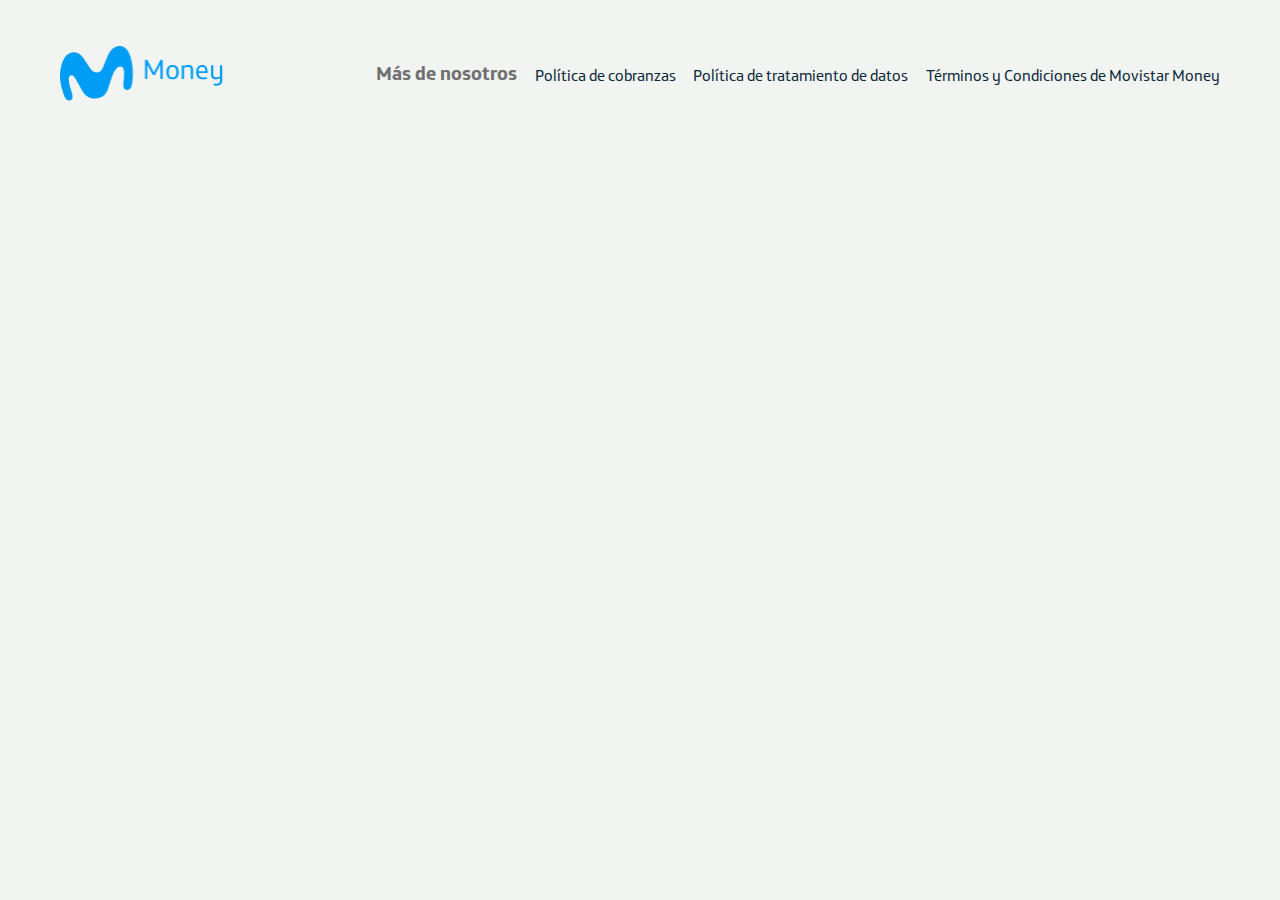
==== politica_cobranza.html @ 84b44934 "header terms and conditions section" ====
<!DOCTYPE html>
<html lang="en">
<head>
    <meta charset="UTF-8">
    <meta http-equiv="X-UA-Compatible" content="IE=edge">
    <meta name="viewport" content="width=device-width, initial-scale=1.0">
    <link rel="stylesheet" href="styles.css">
    <title>Document</title>
</head>
<body class="terms_condition_body">
    <header class="terms_condition_header">
        <a href="index.html" class="terms_condition_link_logo">
            <img class="terms_condition_logo" src="assets/logo-movistar-money.png" alt="">
        </a>

        <nav class="terms_condition_nav">
            <h1 class="terms_condition_title">Más de nosotros</h1>
            <a class="terms_condition_link" href="politica_cobranza.html">Política de cobranzas</a>
            <a class="terms_condition_link"  href="politica_tratamiento.html">Política de tratamiento de datos</a>
            <a class="terms_condition_link" href="terminos_condiciones.html">Términos y Condiciones de Movistar Money</a>
        </nav>
    </header>

    <!-- <section class="terms_condition_content">
        <h2 class="terms_condition_content_title"></h2>
        <p class="terms_condition_content_p"></p>
    </section> -->
</body>
</html>
---- styles.css ----
:root{
    --main-color: #019df4;
    --text-color: #0b2739;
    --section-gray-color: #f2f4f2;
    --section-form-color: #09202e;
    --footer-color: #fffdfd;
    --border-footer-color: #d3d4d3;
    --text-link-color: #50535a;
    --text-color-menu: #707070;
    --white-color: #ffff;
    --border-radius: 20px;
    --telefonica-bold: Telefonica-Bold;
    --telefonica-regular: Telefonica-Regular;
    --telefonica-light: Telefonica-Light;
    --underline-color: #a13ea1;
}


/* ****** fonts ******* */
@font-face {
    font-family:  Telefonica-Bold;
    src: url('fonts/Telefonica-Bold.otf'); 
}

@font-face {
    font-family:  Telefonica-Regular;
    src: url('fonts/Telefonica-Regular.otf'); 
}

@font-face
{
    font-family:  Telefonica-Light;
    src: url('fonts/Telefonica-Light.otf'); 
}

/* ***** */



/* ****** Resets ******* */ 


body{
    margin: 0;
    overflow-x: hidden;
}

h1
{
    margin: 0;
}

h2
{
    margin: 0;
}

h3
{
    margin: 0;
}

h4
{
    margin: 0;
}

p
{
    margin: 0;
}
/* ***** */

/* ****** Styles site ******* */ 

/* ** Hero ** */
.hero
{
    position: relative;
}


.hero-message-container
{
    position: absolute;
    top: 0;
    width: 100%;
    height: 290px;
    background-color: white;
    border-bottom-left-radius: 15%;
    border-bottom-right-radius: 15%;
    z-index: -1;
}

.hero-message
{
    text-align: center;
    width: 85%;
    margin: 0 auto;
}

.logo
{
    width: 90px;
    padding-top: 26px;
}

.hero-message-title
{
    margin-top: 28px;
    margin-bottom: 22px;
    font-size: 1.6rem;
    font-family: var(--telefonica-light);
    color: var(--text-color);
    font-weight: lighter;
}

.hero-message-content
{
    font-size: .8rem;
    color: var(--text-color);
    font-family: var(--telefonica-regular);
}

.hero-message-button
{
    margin-top: 32px;
    background-color: var(--main-color);
    border: none;
    width: 170px;
    border-radius: var(--border-radius);
    font-size: .9rem;
    padding: 10px;
}

.hero-message-button a
{
    text-decoration: none;
    color: var(--white-color);
    padding: 10px 35px;
}

.hero-image-container{
    width: 100%;
    height: 318px;
    overflow: hidden;
    position: relative;
    z-index: -3;
}


.hero-image{
    width: 560px;
    position: absolute;
    object-fit: cover;
    bottom: 0;
    right: 0;
}

.hero-link 
{
    position: absolute;
    bottom: 0;
    right: 0;
    padding: 10px 15px;
    font-family: var(--telefonica-regular);
    font-size: 0.7rem;
    color: var(--text-link-color);
}

@media screen and (min-width: 560px) {
    .hero-image-container
    {
        overflow: none;
    }

    .hero-image
    {
        width: 100%;
    }
}

@media screen and (min-width: 640px)
{
    .hero-message-container
    {
        display: none;
    }

    .hero
    {
        display: flex;
        background-color: transparent;
    }

    .hero-message
    {
        position: absolute;
        width: 35%;
        text-align: left;
        padding-left: 20px;
    }

    .hero-image-container
    {
        overflow: none;
        position: static;
    }

    .hero-image
    {
        width: 100%;
        height: 100%;
    }
}

@media screen and (min-width: 768px)
{
    .hero-image-container
    {
        height: 100vh;
    }

    .hero-message
    {
        padding-left: 30px;
        width: 30%;
    }

    .logo
    {
        margin-top: 60px;
    }

    .hero-message-title
    {
        margin-top: 50px;
    }

    .hero-message-button
    {
        margin-top: 50px;
    }
}

@media screen and (min-width: 1024px)
{
    .hero-message
    {
        width: 30%;
        padding-left: 60px;
    }

}

@media screen and (min-width: 1200px)
{
    .hero-message
    {
        width: 40%;
    }

    .logo
    {
        width: 160px;
    }

    .hero-message-title
    {
        font-size: 3rem;
    }

    .hero-message-content
    {
        font-size: 1.2rem;
        width: 70%;
    }

    .hero-message-button
    {
        font-size: 1.2rem;
        width: 240px;
    }

    .hero-link
    {
        padding: 40px 40px;
        font-size: 1rem;
    }
}

/* *** */



/* ** first section ** */
    .first-section
    {
        text-align: center;
    }

    .first-section p
    {
        font-family: var(--telefonica-light);
        color: var(--text-color);
        padding: 20px 0 60px 0;
        width: 90%;
        margin: 0 auto;
    }

    .first-section p strong
    {
        font-family: var(--telefonica-regular);
    }

    .first-section-form
    {
        background-color: var(--section-form-color);
        height: 398px;
    }

    @media screen and (min-width: 1024px) {
        .first-section
        {
            display: flex;
        }   
        
        .first-section p 
        {
            width: 55%;
            margin-left: 60px;
            margin-right: 98px;
            text-align: left;
            padding-top: 90px;
            padding-bottom: 0;
        }

        .first-section-form
        {
            width: 45%;
        }
    }

    @media screen and (min-width: 1200px)
    {
        .first-section-form
        {
            
            height: 410px;
        }

        .first-section p
        {
            font-size: 1.7rem;
        }

    }
/* *** */


/* ** Second Section ** */

.second-section
{
    background-color: var(--section-gray-color);
    padding-bottom: 26px;
}

.second-section-content
{
    width: 90%;
    margin: 0 auto;
}

.second-section-image
{
    width: 100%;
}

    @media screen and (min-width: 768px) {
        .second-section
        {
            display: flex;
            padding-bottom: 0;
        }

        .second-section-image
        {
            width: 50%;
        }

        .second-section-content
        {
            width: 50%;
            margin: auto auto;
            padding-right: 60px;
        }
    }

/* *** */

/* ** Third Section ** */
    .third-section
    {
        width: 90%;
        margin: 0 auto;
    }

    @media screen and (min-width: 768px) {

        .third-section
        {
            display: flex;
        }

        .third-section-content
        {
            width: 50%;
        }

        .third-section-image-container
        {
            width: 50%;
            position: relative;
        }

        .third-section-image
        {
            background-image: url("assets/tree.png");
            background-size: cover;
            width: 392px;
            height: 216px;
            background-repeat: no-repeat;
            border-image: none;
            position: absolute;
            bottom: 0;
            right: 0;
        }

        .last-paragraph
        {
            padding-bottom: 50px;
        }
    }

    @media screen and (min-width: 1200px) {
        .third-section-image
        {
            width: 590px;
            height: 324px;
        }

        .third-section-content article:first-child
        {
            padding-top: 50px;
        }
    }
/* *** */

/* ** Footer ** */
    .footer
    {
        border-top: 1px solid var(--border-footer-color);
        text-align: center;
        
    }

    .footer-container
    {
        width: 80%;
        margin: 0 auto;
        display: flex;
        flex-direction: column-reverse;
        padding-top: 20px;
        padding-bottom: 26px;
    }

    .more-about
    {
        display: flex;
        flex-direction: column;
        margin-top: 20px;
    }

    .more-about-title
    {
        font-size: 1rem;
        font-family: var(--telefonica-bold);
        color:var(--text-color-menu) ;
        margin-bottom: 6px;
        font-weight: lighter;
    }

    .more-about-link
    {
        font-size: 0.8rem;
        font-family: var(--telefonica-regular);
        color: var(--text-color-menu);
        padding-bottom: 4px;
    }

    .secure-section
    {
        display: flex;
        margin-bottom: 20px;
        margin: 0 auto;
    }

    .secure-section-symbol
    {
        width: 29px;
        padding-right: 10px;
    }

    .secure-section p
    {
        font-size: .8rem;
        font-family: var(--telefonica-regular);
        color: #86888c;
        text-align: left;
    }

    @media screen and (min-width: 1024px) {
        .footer-container
        {
            
            flex-direction: row;
            align-items: center ;
            justify-content: space-between;
            width: 90%;
            padding-top: 10px;
            padding-bottom: 10px;
        }

        .more-about
        {
            margin-top: 0;
            text-align: left;
        }

        .more-about-link
        {
            font-size: .7rem;
        }

        .secure-section
        {
            width: 30%;
            margin: 0;
        }
    }
/* *** */


/* ** Terms_condition ** */
    .terms_condition_body
    {
        padding: 26px 16px 16px 16px;
        background-color: var(--section-gray-color);
    }

    .terms_condition_link_logo
    {
        display: flex;
        justify-content: center;
        padding-bottom: 20px;
    }

    .terms_condition_logo
    {
        width: 90px;
        
    }

    .terms_condition_nav
    {
        display: flex;
        flex-direction: column;
    }

    .terms_condition_title
    {
        font-family: var(--telefonica-bold);
        font-size: .9rem;
        padding-bottom: 8px;
        color:var(--text-color-menu);
    }

    .terms_condition_link 
    {
        font-family: var(--telefonica-regular);
        font-size: .7rem;
        margin-bottom: 2px;
        padding-bottom: 4px;
        text-decoration: none;
        color: var(--text-color);
        
    }

    .terms_condition_link:hover
    {
        color: var(--main-color);
        text-decoration-line: underline;
        text-decoration-color: var(--underline-color);
        text-underline-position: under;
        
    }

    @media screen and (min-width: 768px) {
        .terms_condition_header
        {
            display: flex;
            justify-content: space-between;
            align-items: center;
        }

        .terms_condition_link_logo
        {
            width: 30%;
        }

        .terms_condition_nav
        {
            flex-direction: row;
            width: 80%;
            justify-content: space-between;
            align-items: flex-end;
            text-align: center;
        }

        .terms_condition_link_logo
        {
            padding: 0;
            justify-content: flex-start;
        }

        .terms_condition_link
        {
            padding-bottom: 0;
            margin-bottom: 0;
        }

        .terms_condition_title
        {
            padding-bottom: 0;
        }
    }

    @media screen and (min-width: 1024px) {
        .terms_condition_body
        {
            padding: 46px 60px;
        }
    }

    @media screen and (min-width: 1200px) {

        .terms_condition_title
        {
            font-size: 1.2rem;
        }
        
        .terms_condition_link
        {
            font-size: 1rem;
        }
        
        .terms_condition_logo
        {
            width: 165px;
        }
    }
    

/* *** */

/* ****** Utilities ******* */

.subtitle
{
    font-size: 1.1rem;
    font-family: var(--telefonica-light);
    color: var(--main-color);
    margin: 30px 0 15px 0;
}

.section-paragraph
{
    font-size: 0.9rem;
    font-family: var(--telefonica-regular);
    color: var(--text-color);
}

@media screen and (min-width: 1200px) {
    .subtitle
    {
        font-size: 1.8rem;
    }

    .section-paragraph
    {
        font-size: 1.1rem;
    }


}

/* *************** */
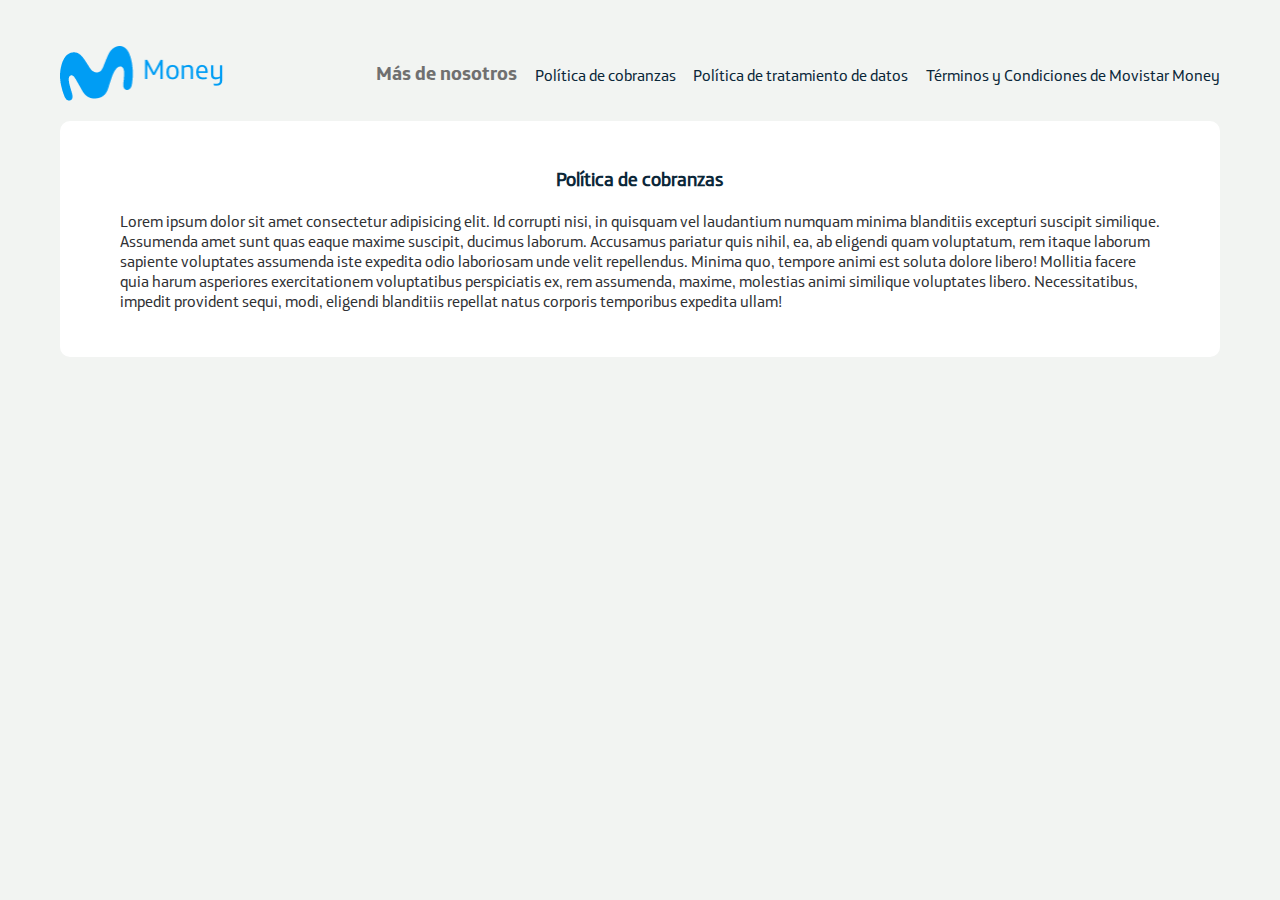
==== commit 156e6fea: "terms and condition content section" ====
--- a/politica_cobranza.html
+++ b/politica_cobranza.html
@@ -21,9 +21,11 @@
         </nav>
     </header>
 
-    <!-- <section class="terms_condition_content">
-        <h2 class="terms_condition_content_title"></h2>
-        <p class="terms_condition_content_p"></p>
-    </section> -->
+    <section class="terms_condition_content">
+        <h2 class="terms_condition_content_title">Política de cobranzas</h2>
+        <p class="terms_condition_content_p"> Lorem ipsum dolor sit amet consectetur adipisicing elit. Id corrupti nisi, in quisquam vel laudantium numquam minima blanditiis excepturi suscipit similique. Assumenda amet sunt quas eaque maxime suscipit, ducimus laborum.
+        Accusamus pariatur quis nihil, ea, ab eligendi quam voluptatum, rem itaque laborum sapiente voluptates assumenda iste expedita odio laboriosam unde velit repellendus. Minima quo, tempore animi est soluta dolore libero!
+        Mollitia facere quia harum asperiores exercitationem voluptatibus perspiciatis ex, rem assumenda, maxime, molestias animi similique voluptates libero. Necessitatibus, impedit provident sequi, modi, eligendi blanditiis repellat natus corporis temporibus expedita ullam!</p>
+    </section>
 </body>
 </html>--- a/styles.css
+++ b/styles.css
@@ -13,6 +13,7 @@
     --telefonica-regular: Telefonica-Regular;
     --telefonica-light: Telefonica-Light;
     --underline-color: #a13ea1;
+    --terms-condition-text-color: #313235;
 }
 
 
@@ -606,6 +607,34 @@
         
     }
 
+    .terms_condition_content
+    {
+        background-color: var(--white-color);
+        padding: 16px;
+        margin: 0 auto;
+        margin-top: 20px;
+        border-radius: 10px;
+    }
+
+    .terms_condition_content_title
+    {
+        font-family: var(--telefonica-regular);
+        font-size: 1rem;
+        text-align: center;
+        color: var(--text-color);
+        margin-bottom: 20px;
+    }
+
+    .terms_condition_content_p
+    {
+        width: 100%;
+        font-size: .8rem;
+        font-family: var(--telefonica-regular);
+        line-height: 20px;
+        color: var(--terms-condition-text-color);
+    }
+
+
     @media screen and (min-width: 768px) {
         .terms_condition_header
         {
@@ -647,7 +676,7 @@
     }
 
     @media screen and (min-width: 1024px) {
-        .terms_condition_body
+        .terms_condition_body, .terms_condition_content
         {
             padding: 46px 60px;
         }
@@ -655,12 +684,12 @@
 
     @media screen and (min-width: 1200px) {
 
-        .terms_condition_title
+        .terms_condition_title, .terms_condition_content_title
         {
             font-size: 1.2rem;
         }
         
-        .terms_condition_link
+        .terms_condition_link, .terms_condition_content_p
         {
             font-size: 1rem;
         }
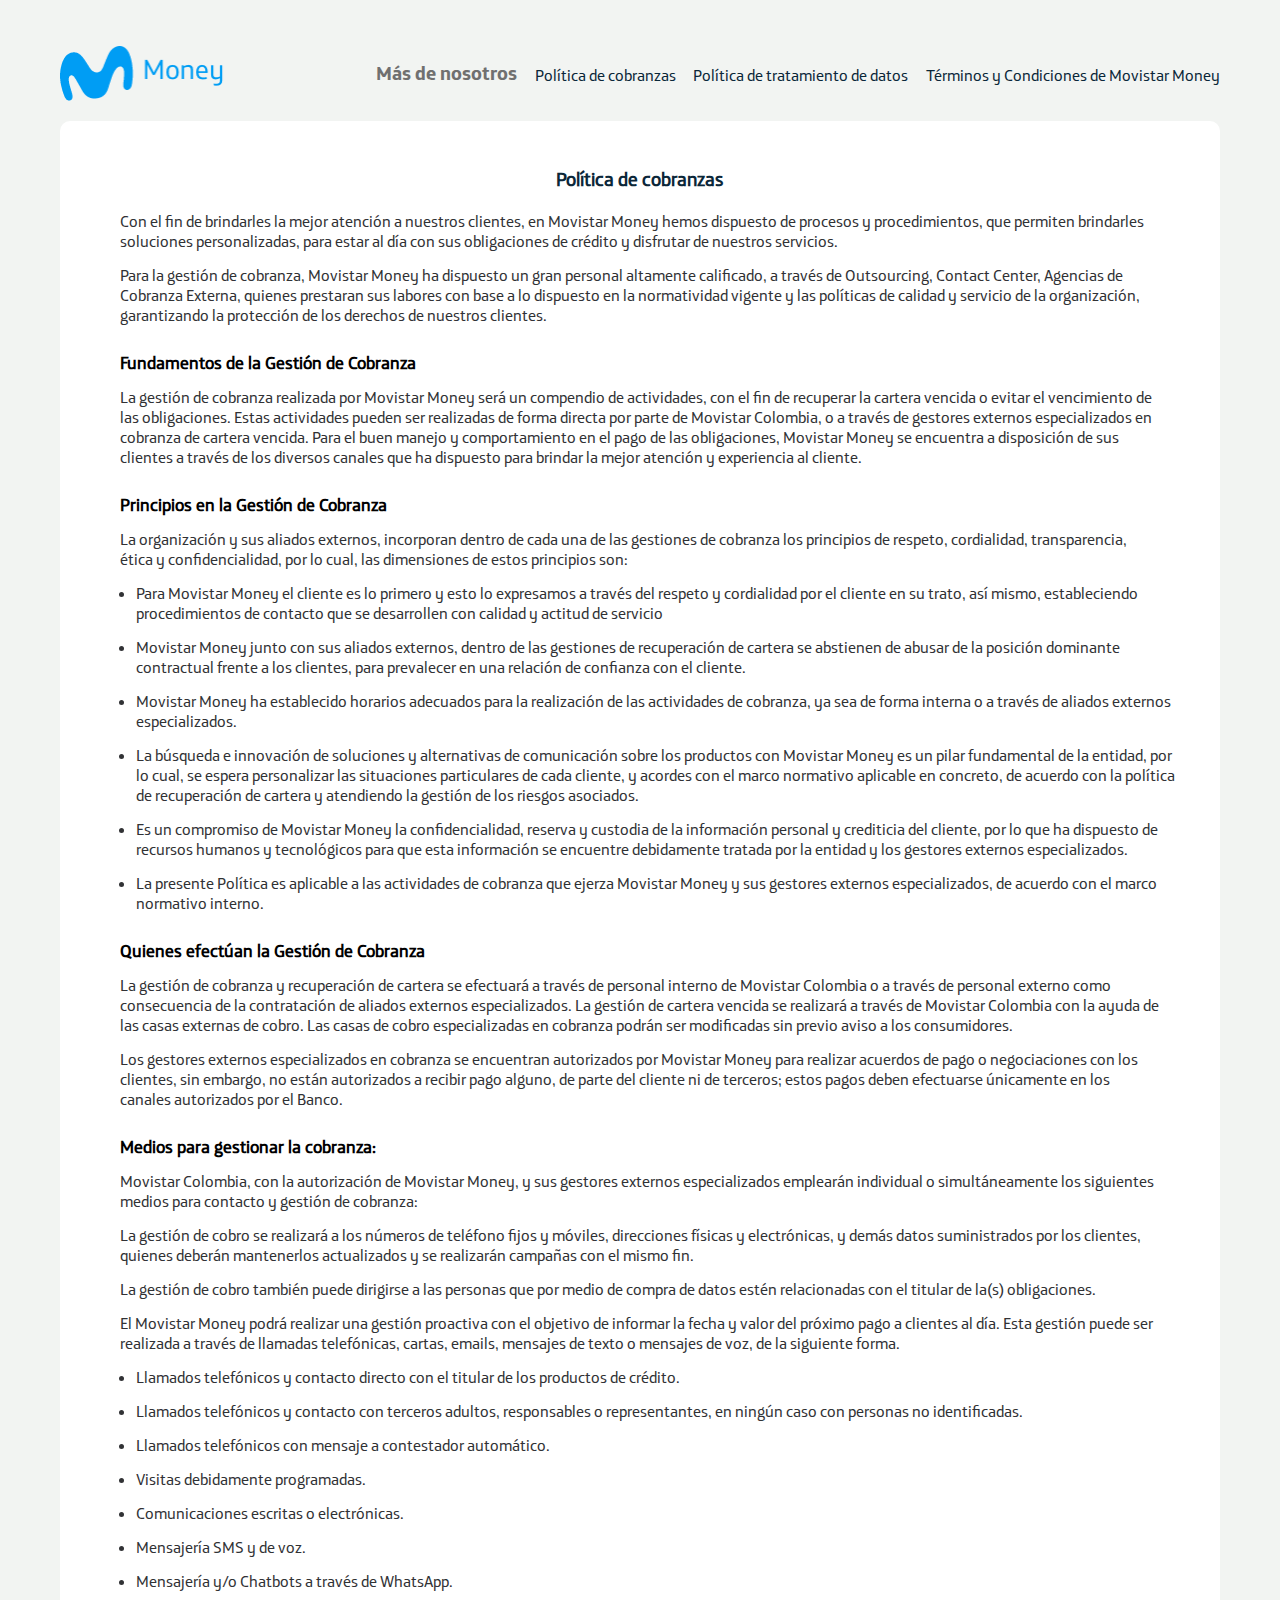
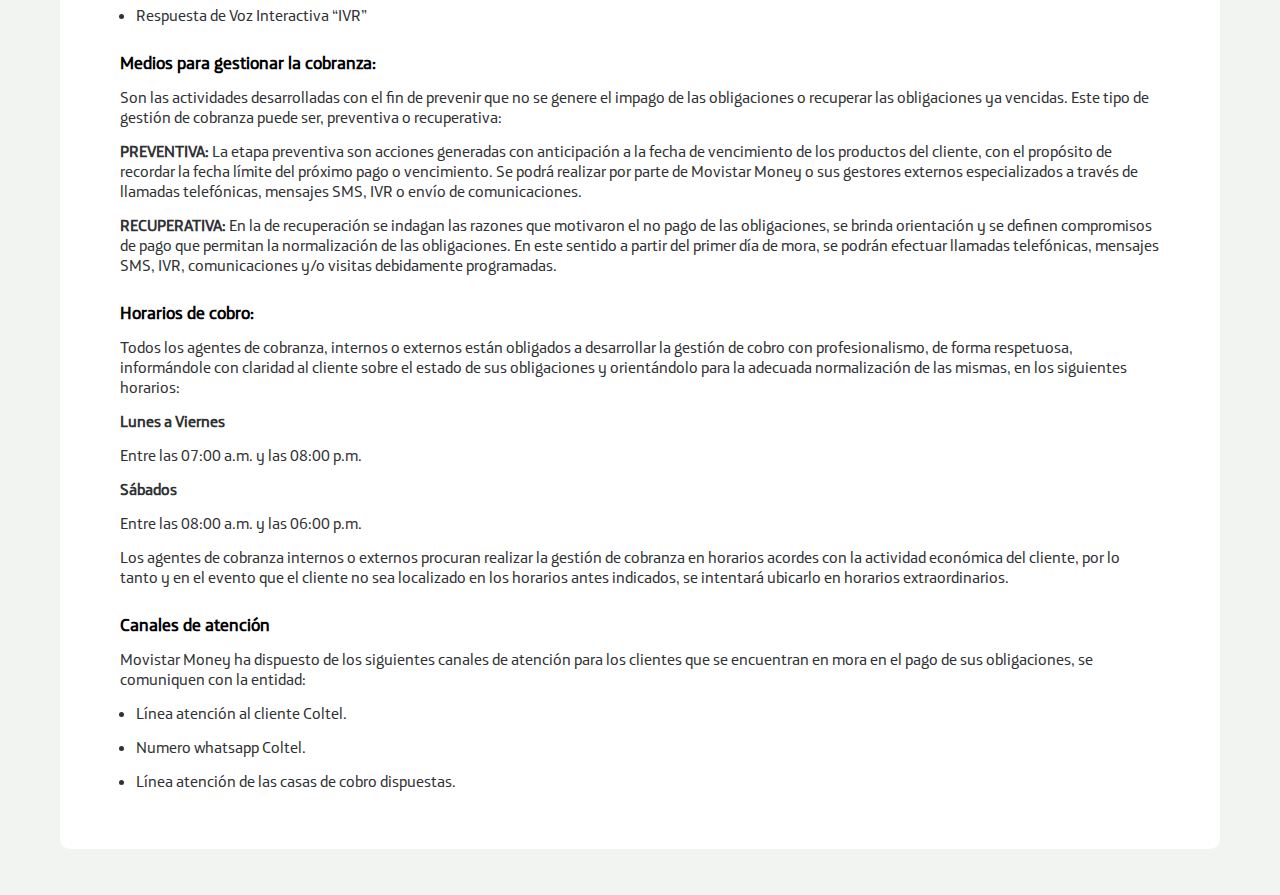
==== commit ab4c0a18: "layout content  politica_cobranza.html" ====
--- a/politica_cobranza.html
+++ b/politica_cobranza.html
@@ -23,9 +23,217 @@
 
     <section class="terms_condition_content">
         <h2 class="terms_condition_content_title">Política de cobranzas</h2>
-        <p class="terms_condition_content_p"> Lorem ipsum dolor sit amet consectetur adipisicing elit. Id corrupti nisi, in quisquam vel laudantium numquam minima blanditiis excepturi suscipit similique. Assumenda amet sunt quas eaque maxime suscipit, ducimus laborum.
-        Accusamus pariatur quis nihil, ea, ab eligendi quam voluptatum, rem itaque laborum sapiente voluptates assumenda iste expedita odio laboriosam unde velit repellendus. Minima quo, tempore animi est soluta dolore libero!
-        Mollitia facere quia harum asperiores exercitationem voluptatibus perspiciatis ex, rem assumenda, maxime, molestias animi similique voluptates libero. Necessitatibus, impedit provident sequi, modi, eligendi blanditiis repellat natus corporis temporibus expedita ullam!</p>
+        <p class="terms_condition_content_p"> Con el fin de brindarles la mejor atención a nuestros clientes, 
+            en Movistar Money hemos dispuesto de procesos y procedimientos, que permiten brindarles soluciones 
+            personalizadas, para estar al día con sus obligaciones de crédito y disfrutar de nuestros servicios. 
+        </p>
+        <p class="terms_condition_content_p">Para la gestión de cobranza, Movistar Money ha dispuesto un gran 
+            personal altamente calificado, a través de Outsourcing, Contact Center, Agencias de Cobranza 
+            Externa, quienes prestaran sus labores con base a lo dispuesto en la normatividad vigente y las
+            políticas de calidad y servicio de la organización, garantizando la protección de los derechos
+            de nuestros clientes.
+        </p>
+
+        <h3 class="terms_condition_content_subtitle">
+            Fundamentos de la Gestión de Cobranza
+        </h3>
+        <p class="terms_condition_content_p">
+            La gestión de cobranza realizada por Movistar Money será un compendio de actividades, 
+            con el fin de recuperar la cartera vencida o evitar el vencimiento de las obligaciones. 
+            Estas actividades pueden ser realizadas de forma directa por parte de Movistar Colombia,
+            o a través de gestores externos especializados en cobranza  de cartera vencida. 
+            Para el buen manejo y comportamiento en el pago de las obligaciones,
+            Movistar Money se encuentra a disposición de sus clientes a través de los
+            diversos canales que ha dispuesto para brindar la mejor atención y experiencia al cliente. 
+        </p>
+
+        <h3 class="terms_condition_content_subtitle">
+            Principios en la Gestión de Cobranza
+        </h3>
+        <p class="terms_condition_content_p">
+            La organización y sus aliados externos, incorporan dentro de cada una de las gestiones de
+            cobranza los principios de respeto, cordialidad,
+            transparencia, ética y confidencialidad, por lo cual, las dimensiones de estos principios son: 
+        </p>
+
+        <ul class="terms_condition_content_list">
+            <li class="terms_condition_content_list_item">
+                Para Movistar Money el cliente es lo primero y esto lo expresamos a través 
+                del respeto y cordialidad por el cliente en su trato, así mismo, estableciendo
+                procedimientos de contacto que se desarrollen con calidad y actitud de servicio
+            </li>
+            <li class="terms_condition_content_list_item">
+                Movistar Money junto con sus aliados externos, dentro de las gestiones de 
+                recuperación de cartera se abstienen de abusar de la posición dominante 
+                contractual frente a los clientes, para prevalecer en una relación de
+                confianza con el cliente.
+            </li>
+            <li class="terms_condition_content_list_item">
+                Movistar Money ha establecido horarios adecuados para la realización de 
+                las actividades de cobranza, ya sea de forma interna o a través de aliados
+                externos especializados.
+            </li>
+            <li class="terms_condition_content_list_item">
+                La búsqueda e innovación de soluciones y alternativas de comunicación sobre los 
+                productos con Movistar Money es un pilar fundamental de la entidad, por lo cual, 
+                se espera personalizar las situaciones particulares de cada cliente, y acordes con 
+                el marco normativo aplicable en concreto, de acuerdo con la política de recuperación 
+                de cartera y atendiendo la gestión de los riesgos asociados.
+            </li>
+            <li class="terms_condition_content_list_item">
+                Es un compromiso de Movistar Money la confidencialidad, reserva y custodia 
+                de la información personal y crediticia del cliente, por lo que ha dispuesto de 
+                recursos humanos y tecnológicos para que esta información se encuentre debidamente 
+                tratada por la entidad y los gestores externos especializados.
+            </li>
+            <li class="terms_condition_content_list_item">
+                La presente Política es aplicable a las actividades de cobranza que ejerza 
+                Movistar Money y sus gestores externos especializados, de acuerdo con el 
+                marco normativo interno.
+            </li>
+        </ul>
+
+        <h3 class="terms_condition_content_subtitle">
+            Quienes efectúan la Gestión de Cobranza
+        </h3>
+        <p class="terms_condition_content_p"> 
+            La gestión de cobranza y recuperación de cartera se efectuará a través de personal 
+            interno de Movistar Colombia o a través de personal externo como consecuencia de la 
+            contratación de aliados externos especializados. La gestión de cartera vencida
+            se realizará a través de Movistar Colombia con la ayuda de las casas externas de 
+            cobro. Las casas de cobro especializadas en cobranza podrán ser modificadas sin 
+            previo aviso a los consumidores.
+        </p>
+        <p class="terms_condition_content_p">
+            Los gestores externos especializados en cobranza se encuentran autorizados por Movistar 
+            Money para realizar acuerdos de pago o negociaciones con los clientes, 
+            sin embargo, no están autorizados a recibir pago alguno, de parte 
+            del cliente ni de terceros; estos pagos deben efectuarse únicamente 
+            en los canales autorizados por el Banco.
+        </p>
+        
+        <h3 class="terms_condition_content_subtitle">Medios para gestionar la cobranza:</h3>
+        <p class="terms_condition_content_p">
+            Movistar Colombia, con la autorización de Movistar Money, y sus gestores 
+            externos especializados emplearán individual o simultáneamente los siguientes 
+            medios para contacto y gestión de cobranza:
+        </p>
+        <p class="terms_condition_content_p">
+            La gestión de cobro se realizará a los números de teléfono fijos y móviles, direcciones 
+            físicas y electrónicas, y demás datos suministrados por los clientes, quienes
+            deberán mantenerlos actualizados y se realizarán campañas con el mismo fin.
+        </p>
+        <p class="terms_condition_content_p">
+            La gestión de cobro también puede dirigirse a las personas que por medio de compra
+            de datos estén relacionadas con el titular de la(s) obligaciones.
+        </p>
+        <p class="terms_condition_content_p">
+            El Movistar Money podrá realizar una gestión proactiva con el objetivo de informar 
+            la fecha y valor del próximo pago a clientes al día. Esta gestión puede ser realizada 
+            a través de llamadas telefónicas, cartas, emails, mensajes de texto o mensajes de voz, 
+            de la siguiente forma.
+        </p>
+        <ul class="terms_condition_content_list">
+            <li class="terms_condition_content_list_item">
+                Llamados telefónicos y contacto directo con el titular de los productos de crédito.
+            </li>
+            <li class="terms_condition_content_list_item">
+                Llamados telefónicos y contacto con terceros adultos, responsables o 
+                representantes, en ningún caso con personas no identificadas.
+            </li>
+            <li class="terms_condition_content_list_item">
+                Llamados telefónicos con mensaje a contestador automático.
+            </li>
+            <li class="terms_condition_content_list_item">
+                Visitas debidamente programadas.
+            </li>
+            <li class="terms_condition_content_list_item">
+                Comunicaciones escritas o electrónicas.
+            </li>
+            <li class="terms_condition_content_list_item">
+                Mensajería SMS y de voz.
+            </li>
+            <li class="terms_condition_content_list_item">
+                Mensajería y/o  Chatbots a través de WhatsApp.
+            </li>
+            <li class="terms_condition_content_list_item">
+                Respuesta de Voz Interactiva “IVR”
+            </li>
+        </ul>
+
+        <h3 class="terms_condition_content_subtitle">
+            Medios para gestionar la cobranza:
+        </h3>
+
+        <p class="terms_condition_content_p">
+            Son las actividades desarrolladas con el fin de prevenir que no se genere el 
+            impago de las obligaciones o recuperar las obligaciones ya vencidas. Este tipo
+            de gestión de cobranza puede ser, preventiva o recuperativa:
+        </p>
+
+        <p class="terms_condition_content_p">
+            <strong>PREVENTIVA:</strong>  La etapa preventiva son acciones generadas con anticipación a la fecha
+            de vencimiento de los productos del cliente, con el propósito de recordar la 
+            fecha límite del próximo pago o vencimiento. Se podrá realizar 
+            por parte de Movistar Money o sus gestores externos especializados a través
+            de llamadas telefónicas, mensajes SMS, IVR o envío de comunicaciones.
+        </p>
+
+        <p class="terms_condition_content_p">
+            <strong>RECUPERATIVA:</strong>  En la de recuperación se indagan las razones que motivaron el no pago
+            de las obligaciones, se brinda orientación y se definen compromisos de pago que permitan
+            la normalización de las obligaciones. En este sentido a partir del primer día de mora,
+            se podrán efectuar llamadas telefónicas, mensajes SMS, IVR, comunicaciones y/o visitas
+            debidamente programadas.
+        </p>
+
+        <h3 class="terms_condition_content_subtitle">
+            Horarios de cobro:
+        </h3>
+        <p class="terms_condition_content_p">
+            Todos los agentes de cobranza, internos o externos están obligados a desarrollar
+            la gestión de cobro con profesionalismo, de forma respetuosa, informándole con 
+            claridad al cliente sobre el estado de sus obligaciones y orientándolo para la
+            adecuada normalización de las mismas, en los siguientes horarios: 
+        </p>
+        <p class="terms_condition_content_p"> <strong>Lunes a Viernes</strong></p>
+        <p class="terms_condition_content_p">Entre las 07:00 a.m. y las 08:00 p.m.</p>
+        <p class="terms_condition_content_p"> <strong>Sábados</strong></p>
+        <p class="terms_condition_content_p">Entre las 08:00 a.m. y las 06:00 p.m.</p>
+        <p class="terms_condition_content_p">
+            Los agentes de cobranza internos o externos procuran realizar 
+            la gestión de cobranza en horarios acordes con la actividad económica del cliente, 
+            por lo tanto y en el evento que el cliente no sea localizado en los horarios antes
+            indicados, se intentará ubicarlo en horarios extraordinarios.
+        </p>
+
+        <h3 class="terms_condition_content_subtitle">Canales de atención</h3>
+        <p class="terms_condition_content_p">
+            Movistar Money ha dispuesto de los siguientes canales de atención para los 
+            clientes que se encuentran en mora en el pago de sus obligaciones, 
+            se comuniquen con la entidad:
+        </p>
+
+        <ul class="terms_condition_content_list">
+            <li class="terms_condition_content_list_item">
+                Línea atención al cliente Coltel.
+            </li>
+            <li class="terms_condition_content_list_item">
+                Numero whatsapp Coltel.
+            </li>
+            <li class="terms_condition_content_list_item">
+                Línea atención de las casas de cobro dispuestas.
+            </li>
+        </ul>
+
+
+
+
+
+
+        
+        
+
     </section>
 </body>
 </html>--- a/styles.css
+++ b/styles.css
@@ -614,24 +614,40 @@
         margin: 0 auto;
         margin-top: 20px;
         border-radius: 10px;
+        font-family: var(--telefonica-regular);
     }
 
     .terms_condition_content_title
     {
-        font-family: var(--telefonica-regular);
         font-size: 1rem;
         text-align: center;
         color: var(--text-color);
         margin-bottom: 20px;
     }
 
-    .terms_condition_content_p
+    .terms_condition_content_p, .terms_condition_content_list
     {
         width: 100%;
         font-size: .8rem;
-        font-family: var(--telefonica-regular);
         line-height: 20px;
         color: var(--terms-condition-text-color);
+        margin-top: 14px;
+    }
+
+    .terms_condition_content_subtitle
+    {
+        margin-top: 26px;
+        font-size: .9rem;
+    }
+
+    .terms_condition_content_list
+    {
+        padding-left: 16px;
+    }
+
+    .terms_condition_content_list_item
+    {
+        margin-top: 14px;
     }
 
 
@@ -698,6 +714,16 @@
         {
             width: 165px;
         }
+
+        .terms_condition_content_subtitle
+        {
+            font-size: 1.1rem;
+        }
+
+        .terms_condition_content_list_item
+        {
+            font-size: 1rem;
+        }
     }
     
 
